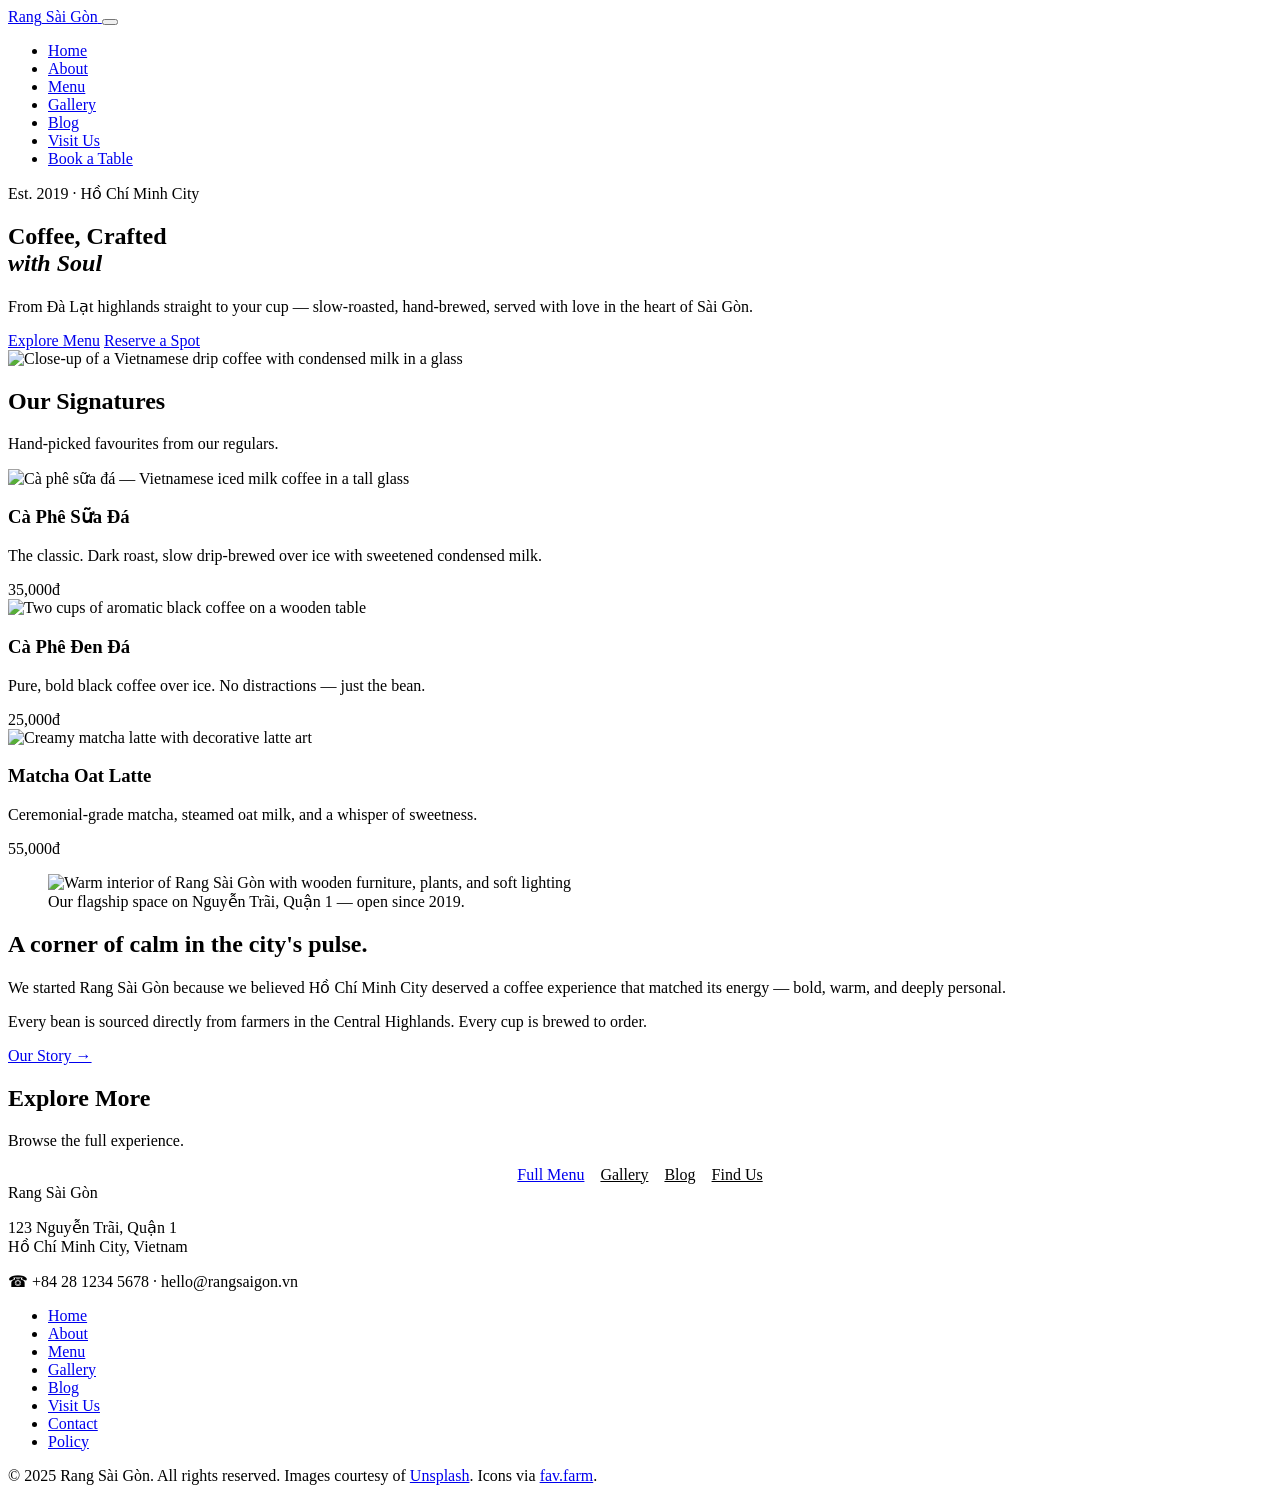
==== index.html @ 656be63c "Add files via upload" ====
<!DOCTYPE html>
<html lang="en">
<head>
  <meta charset="UTF-8">
  <meta name="viewport" content="width=device-width, initial-scale=1.0">
  <meta name="description" content="Rang Sài Gòn – Artisan Vietnamese coffee in the heart of Ho Chi Minh City. Slow-roasted, hand-brewed.">
  <title>Rang Sài Gòn | Artisan Coffee, HCMC</title>
  <link rel="preconnect" href="https://fonts.googleapis.com">
  <link href="https://fonts.googleapis.com/css2?family=Playfair+Display:ital,wght@0,400;0,700;1,400&family=Lora:ital,wght@0,400;0,600;1,400&display=swap" rel="stylesheet">
  <link rel="stylesheet" href="assets/css/styles.css">
  <link rel="icon" href="https://fav.farm/☕" type="image/png">
</head>
<body>

  <header class="site-header">
    <div class="container header-inner">
      <a href="index.html" class="logo" aria-label="Rang Sài Gòn – Home">
        <span class="logo-main">Rang</span><span class="logo-sub"> Sài Gòn</span>
      </a>
      <button class="nav-toggle" aria-label="Toggle navigation" aria-expanded="false">
        <span></span><span></span><span></span>
      </button>
      <nav class="main-nav" id="main-nav" aria-label="Main navigation">
        <ul>
          <li><a href="index.html" class="active">Home</a></li>
          <li><a href="about.html">About</a></li>
          <li><a href="menu.html">Menu</a></li>
          <li><a href="gallery.html">Gallery</a></li>
          <li><a href="blog.html">Blog</a></li>
          <li><a href="map.html">Visit Us</a></li>
          <li><a href="contact.html" class="nav-cta">Book a Table</a></li>
        </ul>
      </nav>
    </div>
  </header>

  <main>

    <!-- Hero -->
    <section class="hero" aria-label="Welcome to Rang Sài Gòn">
      <div class="hero-content">
        <p class="hero-eyebrow">Est. 2019 · Hồ Chí Minh City</p>
        <h1>Coffee, Crafted<br><em>with Soul</em></h1>
        <p class="hero-sub">
          From Đà Lạt highlands straight to your cup — slow-roasted, hand-brewed, served with love in the heart of Sài Gòn.
        </p>
        <div class="hero-actions">
          <a href="menu.html" class="btn btn-primary">Explore Menu</a>
          <a href="contact.html" class="btn btn-outline">Reserve a Spot</a>
        </div>
      </div>
      <div class="hero-image">
        <img
          src="https://images.unsplash.com/photo-1509042239860-f550ce710b93?w=900&q=80"
          alt="Close-up of a Vietnamese drip coffee with condensed milk in a glass"
          loading="eager"
        >
      </div>
    </section>

    <!-- Signature drinks -->
    <section class="section featured" aria-labelledby="featured-heading">
      <div class="container">
        <h2 id="featured-heading" class="text-center">Our Signatures</h2>
        <p class="section-sub text-center">Hand-picked favourites from our regulars.</p>
        <div class="card-grid">

          <article class="card">
            <img
              src="https://images.unsplash.com/photo-1461023058943-07fcbe16d735?w=500&q=80"
              alt="Cà phê sữa đá — Vietnamese iced milk coffee in a tall glass"
              loading="lazy"
            >
            <div class="card-body">
              <h3>Cà Phê Sữa Đá</h3>
              <p>The classic. Dark roast, slow drip-brewed over ice with sweetened condensed milk.</p>
              <span class="price">35,000đ</span>
            </div>
          </article>

          <article class="card">
            <img
              src="https://images.unsplash.com/photo-1495474472287-4d71bcdd2085?w=500&q=80"
              alt="Two cups of aromatic black coffee on a wooden table"
              loading="lazy"
            >
            <div class="card-body">
              <h3>Cà Phê Đen Đá</h3>
              <p>Pure, bold black coffee over ice. No distractions — just the bean.</p>
              <span class="price">25,000đ</span>
            </div>
          </article>

          <article class="card">
            <img
              src="https://images.unsplash.com/photo-1572442388796-11668a67e53d?w=500&q=80"
              alt="Creamy matcha latte with decorative latte art"
              loading="lazy"
            >
            <div class="card-body">
              <h3>Matcha Oat Latte</h3>
              <p>Ceremonial-grade matcha, steamed oat milk, and a whisper of sweetness.</p>
              <span class="price">55,000đ</span>
            </div>
          </article>

        </div>
      </div>
    </section>

    <!-- Story teaser -->
    <section class="section story-teaser" aria-labelledby="story-heading">
      <div class="container story-inner">
        <figure>
          <img
            src="https://images.unsplash.com/photo-1445116572660-236099ec97a0?w=700&q=80"
            alt="Warm interior of Rang Sài Gòn with wooden furniture, plants, and soft lighting"
            loading="lazy"
          >
          <figcaption>Our flagship space on Nguyễn Trãi, Quận 1 — open since 2019.</figcaption>
        </figure>
        <div class="story-text">
          <h2 id="story-heading">A corner of calm in the city's pulse.</h2>
          <p>
            We started Rang Sài Gòn because we believed Hồ Chí Minh City deserved a coffee experience that matched its energy — bold, warm, and deeply personal.
          </p>
          <p>
            Every bean is sourced directly from farmers in the Central Highlands. Every cup is brewed to order.
          </p>
          <a href="about.html" class="btn btn-primary">Our Story →</a>
        </div>
      </div>
    </section>

    <!-- Quick links -->
    <section class="section" aria-labelledby="explore-heading" style="background: var(--espresso);">
      <div class="container text-center">
        <h2 id="explore-heading" style="color: var(--cream);">Explore More</h2>
        <p class="section-sub" style="color: var(--latte);">Browse the full experience.</p>
        <div style="display: flex; justify-content: center; gap: 1rem; flex-wrap: wrap;">
          <a href="menu.html" class="btn btn-primary">Full Menu</a>
          <a href="gallery.html" class="btn btn-outline" style="color: var(--cream); border-color: var(--cream);">Gallery</a>
          <a href="blog.html" class="btn btn-outline" style="color: var(--cream); border-color: var(--cream);">Blog</a>
          <a href="map.html" class="btn btn-outline" style="color: var(--cream); border-color: var(--cream);">Find Us</a>
        </div>
      </div>
    </section>

  </main>

  <footer class="site-footer">
    <div class="container footer-inner">
      <div class="footer-brand">
        <span class="logo-main">Rang</span><span class="logo-sub"> Sài Gòn</span>
        <p>123 Nguyễn Trãi, Quận 1<br>Hồ Chí Minh City, Vietnam</p>
        <p>☎ +84 28 1234 5678 · hello@rangsaigon.vn</p>
      </div>
      <nav class="footer-nav" aria-label="Footer navigation">
        <ul>
          <li><a href="index.html">Home</a></li>
          <li><a href="about.html">About</a></li>
          <li><a href="menu.html">Menu</a></li>
          <li><a href="gallery.html">Gallery</a></li>
          <li><a href="blog.html">Blog</a></li>
          <li><a href="map.html">Visit Us</a></li>
          <li><a href="contact.html">Contact</a></li>
          <li><a href="policy.html">Policy</a></li>
        </ul>
      </nav>
      <p class="footer-copy">
        &copy; 2025 Rang Sài Gòn. All rights reserved.
        Images courtesy of <a href="https://unsplash.com" target="_blank" rel="noopener noreferrer">Unsplash</a>.
        Icons via <a href="https://fav.farm" target="_blank" rel="noopener noreferrer">fav.farm</a>.
      </p>
    </div>
  </footer>

  <script src="assets/js/main.js"></script>
</body>
</html>
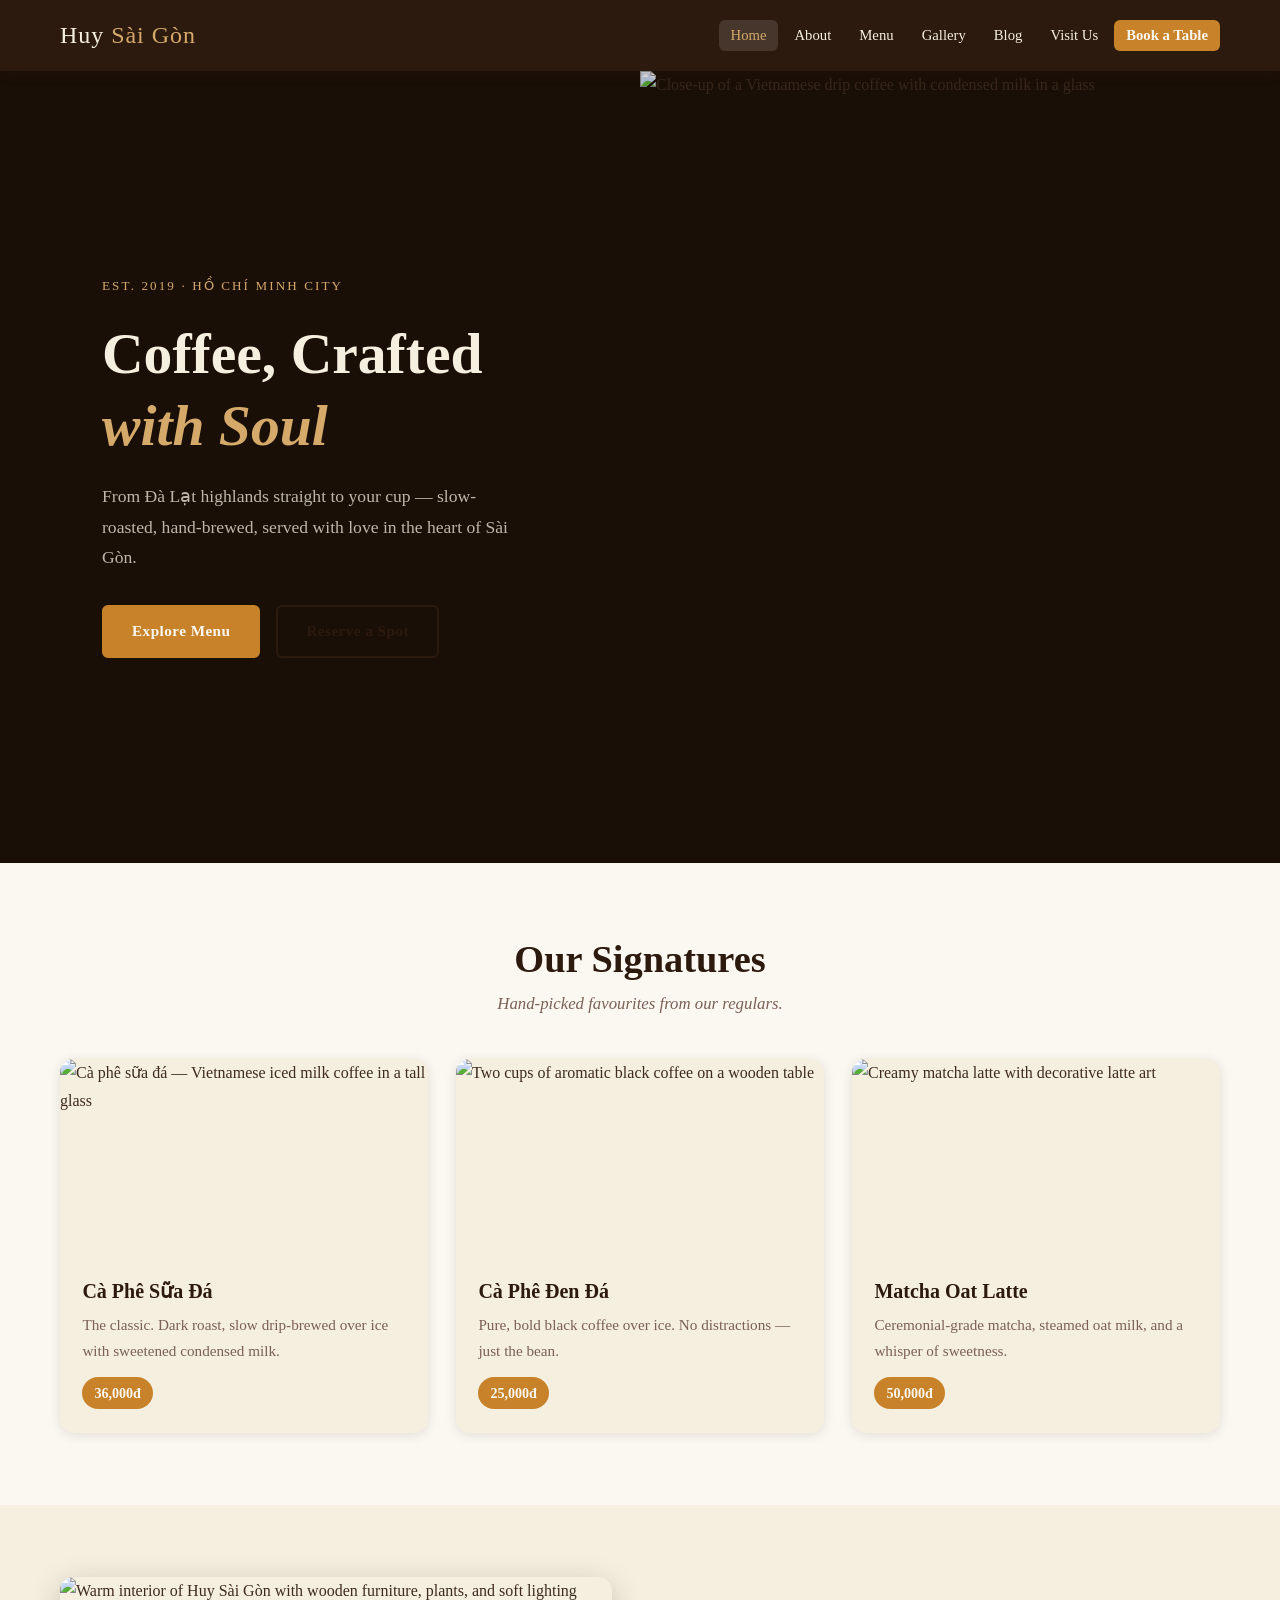
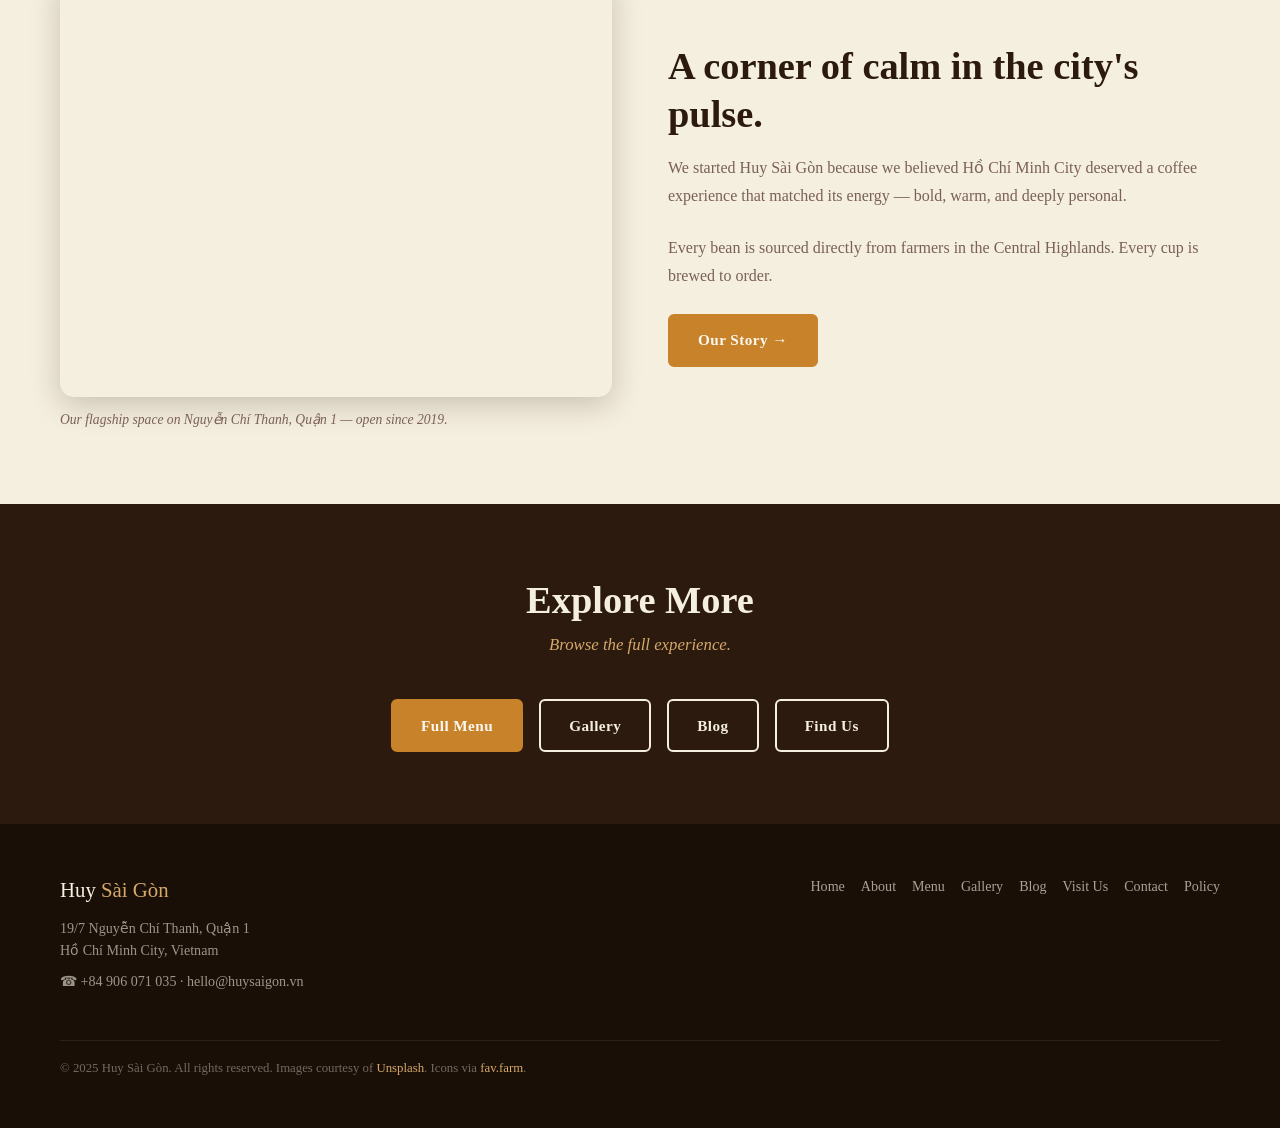
==== commit 73aea525: "Add files via upload" ====
--- a/index.html
+++ b/index.html
@@ -3,8 +3,8 @@
 <head>
   <meta charset="UTF-8">
   <meta name="viewport" content="width=device-width, initial-scale=1.0">
-  <meta name="description" content="Rang Sài Gòn – Artisan Vietnamese coffee in the heart of Ho Chi Minh City. Slow-roasted, hand-brewed.">
-  <title>Rang Sài Gòn | Artisan Coffee, HCMC</title>
+  <meta name="description" content="Huy Sài Gòn – Artisan Vietnamese coffee in the heart of Ho Chi Minh City. Slow-roasted, hand-brewed.">
+  <title>Huy Sài Gòn | Artisan Coffee, HCMC</title>
   <link rel="preconnect" href="https://fonts.googleapis.com">
   <link href="https://fonts.googleapis.com/css2?family=Playfair+Display:ital,wght@0,400;0,700;1,400&family=Lora:ital,wght@0,400;0,600;1,400&display=swap" rel="stylesheet">
   <link rel="stylesheet" href="assets/css/styles.css">
@@ -14,8 +14,8 @@
 
   <header class="site-header">
     <div class="container header-inner">
-      <a href="index.html" class="logo" aria-label="Rang Sài Gòn – Home">
-        <span class="logo-main">Rang</span><span class="logo-sub"> Sài Gòn</span>
+      <a href="index.html" class="logo" aria-label="Huy Sài Gòn – Home">
+        <span class="logo-main">Huy</span><span class="logo-sub"> Sài Gòn</span>
       </a>
       <button class="nav-toggle" aria-label="Toggle navigation" aria-expanded="false">
         <span></span><span></span><span></span>
@@ -37,7 +37,7 @@
   <main>
 
     <!-- Hero -->
-    <section class="hero" aria-label="Welcome to Rang Sài Gòn">
+    <section class="hero" aria-label="Welcome to Huy Sài Gòn">
       <div class="hero-content">
         <p class="hero-eyebrow">Est. 2019 · Hồ Chí Minh City</p>
         <h1>Coffee, Crafted<br><em>with Soul</em></h1>
@@ -74,7 +74,7 @@
             <div class="card-body">
               <h3>Cà Phê Sữa Đá</h3>
               <p>The classic. Dark roast, slow drip-brewed over ice with sweetened condensed milk.</p>
-              <span class="price">35,000đ</span>
+              <span class="price">36,000đ</span>
             </div>
           </article>
 
@@ -100,7 +100,7 @@
             <div class="card-body">
               <h3>Matcha Oat Latte</h3>
               <p>Ceremonial-grade matcha, steamed oat milk, and a whisper of sweetness.</p>
-              <span class="price">55,000đ</span>
+              <span class="price">50,000đ</span>
             </div>
           </article>
 
@@ -114,15 +114,15 @@
         <figure>
           <img
             src="https://images.unsplash.com/photo-1445116572660-236099ec97a0?w=700&q=80"
-            alt="Warm interior of Rang Sài Gòn with wooden furniture, plants, and soft lighting"
+            alt="Warm interior of Huy Sài Gòn with wooden furniture, plants, and soft lighting"
             loading="lazy"
           >
-          <figcaption>Our flagship space on Nguyễn Trãi, Quận 1 — open since 2019.</figcaption>
+          <figcaption>Our flagship space on Nguyễn Chí Thanh, Quận 1 — open since 2019.</figcaption>
         </figure>
         <div class="story-text">
           <h2 id="story-heading">A corner of calm in the city's pulse.</h2>
           <p>
-            We started Rang Sài Gòn because we believed Hồ Chí Minh City deserved a coffee experience that matched its energy — bold, warm, and deeply personal.
+            We started Huy Sài Gòn because we believed Hồ Chí Minh City deserved a coffee experience that matched its energy — bold, warm, and deeply personal.
           </p>
           <p>
             Every bean is sourced directly from farmers in the Central Highlands. Every cup is brewed to order.
@@ -151,9 +151,9 @@
   <footer class="site-footer">
     <div class="container footer-inner">
       <div class="footer-brand">
-        <span class="logo-main">Rang</span><span class="logo-sub"> Sài Gòn</span>
-        <p>123 Nguyễn Trãi, Quận 1<br>Hồ Chí Minh City, Vietnam</p>
-        <p>☎ +84 28 1234 5678 · hello@rangsaigon.vn</p>
+        <span class="logo-main">Huy</span><span class="logo-sub"> Sài Gòn</span>
+        <p>19/7 Nguyễn Chí Thanh, Quận 1<br>Hồ Chí Minh City, Vietnam</p>
+        <p>☎ +84 906 071 035 · hello@huysaigon.vn</p>
       </div>
       <nav class="footer-nav" aria-label="Footer navigation">
         <ul>
@@ -168,7 +168,7 @@
         </ul>
       </nav>
       <p class="footer-copy">
-        &copy; 2025 Rang Sài Gòn. All rights reserved.
+        &copy; 2025 Huy Sài Gòn. All rights reserved.
         Images courtesy of <a href="https://unsplash.com" target="_blank" rel="noopener noreferrer">Unsplash</a>.
         Icons via <a href="https://fav.farm" target="_blank" rel="noopener noreferrer">fav.farm</a>.
       </p>
--- a/assets/css/styles.css
+++ b/assets/css/styles.css
@@ -0,0 +1,825 @@
+/* ==============================================
+   RANG SÀI GÒN — styles.css
+   Author: Student Project
+   ============================================== */
+
+/* ---------- CSS Variables ---------- */
+:root {
+  --espresso:   #2C1A0E;
+  --caramel:    #C8832A;
+  --latte:      #D4A96A;
+  --cream:      #F5EFE0;
+  --light:      #FBF8F2;
+  --dark:       #1A0F07;
+  --text:       #3D2B1F;
+  --muted:      #7A6055;
+  --border:     #E0D5C5;
+  --error:      #C0392B;
+  --success:    #27AE60;
+  --shadow:     rgba(44, 26, 14, 0.12);
+  --shadow-md:  rgba(44, 26, 14, 0.22);
+
+  --font-display: 'Playfair Display', Georgia, serif;
+  --font-body:    'Lora', Georgia, serif;
+
+  --radius:     6px;
+  --radius-lg:  14px;
+  --transition: 0.28s ease;
+  --max-width:  1200px;
+}
+
+/* ---------- Reset & Base ---------- */
+*, *::before, *::after { box-sizing: border-box; margin: 0; padding: 0; }
+
+html { scroll-behavior: smooth; font-size: 16px; }
+
+body {
+  font-family: var(--font-body);
+  background: var(--light);
+  color: var(--text);
+  line-height: 1.75;
+  min-height: 100vh;
+  display: flex;
+  flex-direction: column;
+}
+
+main { flex: 1; }
+
+img {
+  display: block;
+  max-width: 100%;
+  height: auto;
+  object-fit: cover;
+}
+
+a { color: var(--caramel); text-decoration: none; transition: color var(--transition); }
+a:hover { color: var(--espresso); }
+a:focus-visible {
+  outline: 3px solid var(--caramel);
+  outline-offset: 3px;
+  border-radius: var(--radius);
+}
+
+ul { list-style: none; }
+
+h1, h2, h3, h4 {
+  font-family: var(--font-display);
+  line-height: 1.25;
+  color: var(--espresso);
+}
+
+h1 { font-size: clamp(2.2rem, 5vw, 3.6rem); }
+h2 { font-size: clamp(1.7rem, 3.5vw, 2.4rem); }
+h3 { font-size: 1.25rem; }
+h4 { font-size: 1.05rem; }
+p  { font-size: 1rem; }
+
+/* ---------- Utilities ---------- */
+.container {
+  width: 100%;
+  max-width: var(--max-width);
+  margin-inline: auto;
+  padding-inline: 1.25rem;
+}
+
+.section {
+  padding-block: 4.5rem;
+}
+
+.section-sub {
+  color: var(--muted);
+  margin-top: 0.4rem;
+  margin-bottom: 2.5rem;
+  font-style: italic;
+  font-size: 1.05rem;
+}
+
+.text-center { text-align: center; }
+.text-muted   { color: var(--muted); }
+.visually-hidden {
+  position: absolute; width: 1px; height: 1px;
+  overflow: hidden; clip: rect(0,0,0,0); white-space: nowrap;
+}
+
+/* ---------- Buttons ---------- */
+.btn {
+  display: inline-block;
+  padding: 0.7rem 1.75rem;
+  border-radius: var(--radius);
+  font-family: var(--font-body);
+  font-size: 0.95rem;
+  font-weight: 600;
+  cursor: pointer;
+  transition: background var(--transition), color var(--transition), transform var(--transition), box-shadow var(--transition);
+  letter-spacing: 0.03em;
+  border: 2px solid transparent;
+}
+
+.btn-primary {
+  background: var(--caramel);
+  color: var(--light);
+  border-color: var(--caramel);
+}
+.btn-primary:hover {
+  background: var(--espresso);
+  border-color: var(--espresso);
+  color: var(--cream);
+  transform: translateY(-2px);
+  box-shadow: 0 6px 18px var(--shadow-md);
+}
+
+.btn-outline {
+  background: transparent;
+  color: var(--espresso);
+  border-color: var(--espresso);
+}
+.btn-outline:hover {
+  background: var(--espresso);
+  color: var(--cream);
+  transform: translateY(-2px);
+}
+
+.btn:focus-visible {
+  outline: 3px solid var(--caramel);
+  outline-offset: 3px;
+}
+
+/* ---------- Header & Nav ---------- */
+.site-header {
+  position: sticky;
+  top: 0;
+  z-index: 100;
+  background: var(--espresso);
+  box-shadow: 0 2px 12px var(--shadow-md);
+}
+
+.header-inner {
+  display: flex;
+  align-items: center;
+  justify-content: space-between;
+  padding-block: 0.9rem;
+  gap: 1rem;
+}
+
+.logo {
+  font-family: var(--font-display);
+  font-size: 1.5rem;
+  color: var(--cream);
+  letter-spacing: 0.04em;
+}
+.logo:hover { color: var(--latte); }
+.logo-sub { color: var(--latte); }
+
+.main-nav ul {
+  display: flex;
+  align-items: center;
+  gap: 0.25rem;
+  flex-wrap: wrap;
+}
+
+.main-nav a {
+  color: var(--cream);
+  padding: 0.45rem 0.75rem;
+  border-radius: var(--radius);
+  font-size: 0.92rem;
+  transition: background var(--transition), color var(--transition);
+}
+.main-nav a:hover,
+.main-nav a.active {
+  background: rgba(255,255,255,0.12);
+  color: var(--latte);
+}
+.nav-cta {
+  background: var(--caramel) !important;
+  color: var(--light) !important;
+  font-weight: 600;
+}
+.nav-cta:hover { background: var(--latte) !important; color: var(--espresso) !important; }
+
+.nav-toggle {
+  display: none;
+  flex-direction: column;
+  justify-content: center;
+  gap: 5px;
+  background: none;
+  border: none;
+  cursor: pointer;
+  padding: 0.4rem;
+  border-radius: var(--radius);
+}
+.nav-toggle span {
+  display: block;
+  width: 26px;
+  height: 2px;
+  background: var(--cream);
+  transition: transform var(--transition), opacity var(--transition);
+}
+.nav-toggle:focus-visible { outline: 2px solid var(--caramel); }
+
+/* ---------- Hero ---------- */
+.hero {
+  display: grid;
+  grid-template-columns: 1fr 1fr;
+  min-height: 88vh;
+  background: var(--dark);
+  overflow: hidden;
+}
+
+.hero-content {
+  display: flex;
+  flex-direction: column;
+  justify-content: center;
+  padding: 4rem 3rem 4rem 2rem;
+  max-width: 600px;
+  margin-inline: auto;
+}
+
+.hero-eyebrow {
+  font-size: 0.82rem;
+  text-transform: uppercase;
+  letter-spacing: 0.16em;
+  color: var(--latte);
+  margin-bottom: 1.2rem;
+  font-family: var(--font-body);
+}
+
+.hero h1 { color: var(--cream); margin-bottom: 1.2rem; }
+.hero h1 em { color: var(--latte); font-style: italic; }
+
+.hero-sub {
+  color: rgba(245,239,224,0.75);
+  font-size: 1.1rem;
+  margin-bottom: 2rem;
+  max-width: 420px;
+}
+
+.hero-actions { display: flex; gap: 1rem; flex-wrap: wrap; }
+
+.hero-image {
+  position: relative;
+  overflow: hidden;
+}
+.hero-image img {
+  width: 100%;
+  height: 100%;
+  object-fit: cover;
+  opacity: 0.88;
+  transition: transform 0.6s ease;
+}
+.hero-image:hover img { transform: scale(1.04); }
+
+/* ---------- Cards & Grid ---------- */
+.card-grid {
+  display: grid;
+  grid-template-columns: repeat(auto-fit, minmax(260px, 1fr));
+  gap: 1.75rem;
+}
+
+.card {
+  background: var(--cream);
+  border-radius: var(--radius-lg);
+  overflow: hidden;
+  box-shadow: 0 2px 12px var(--shadow);
+  transition: transform var(--transition), box-shadow var(--transition);
+}
+.card:hover {
+  transform: translateY(-5px);
+  box-shadow: 0 10px 28px var(--shadow-md);
+}
+.card img { height: 200px; width: 100%; }
+.card-body { padding: 1.25rem 1.4rem 1.5rem; }
+.card-body h3 { margin-bottom: 0.5rem; }
+.card-body p  { color: var(--muted); font-size: 0.95rem; margin-bottom: 0.75rem; }
+.price {
+  display: inline-block;
+  background: var(--caramel);
+  color: var(--light);
+  padding: 0.25rem 0.75rem;
+  border-radius: 999px;
+  font-size: 0.88rem;
+  font-weight: 600;
+}
+
+/* ---------- Story / Split ---------- */
+.story-inner {
+  display: grid;
+  grid-template-columns: 1fr 1fr;
+  gap: 3.5rem;
+  align-items: center;
+}
+
+.story-teaser { background: var(--cream); }
+
+.story-inner figure img {
+  width: 100%;
+  height: 420px;
+  border-radius: var(--radius-lg);
+  box-shadow: 0 8px 30px var(--shadow-md);
+}
+.story-inner figure figcaption {
+  margin-top: 0.65rem;
+  font-size: 0.85rem;
+  color: var(--muted);
+  font-style: italic;
+}
+
+.story-text h2 { margin-bottom: 1rem; }
+.story-text p  { margin-bottom: 1.5rem; color: var(--muted); }
+
+/* ---------- Page Header Banner ---------- */
+.page-banner {
+  background: var(--espresso);
+  color: var(--cream);
+  padding: 3.5rem 1.25rem;
+  text-align: center;
+}
+.page-banner h1 { color: var(--cream); margin-bottom: 0.5rem; }
+.page-banner p  { color: rgba(245,239,224,0.7); font-style: italic; }
+
+/* ---------- About Page ---------- */
+.about-grid {
+  display: grid;
+  grid-template-columns: 1fr 1fr;
+  gap: 3rem;
+  align-items: center;
+}
+.about-grid img {
+  width: 100%;
+  height: 460px;
+  border-radius: var(--radius-lg);
+  box-shadow: 0 8px 30px var(--shadow-md);
+}
+.about-text h2 { margin-bottom: 1rem; }
+.about-text p  { margin-bottom: 1rem; color: var(--muted); }
+
+.values-grid {
+  display: grid;
+  grid-template-columns: repeat(auto-fit, minmax(200px, 1fr));
+  gap: 1.5rem;
+  margin-top: 2rem;
+}
+.value-card {
+  background: var(--cream);
+  padding: 1.5rem;
+  border-radius: var(--radius-lg);
+  border-left: 4px solid var(--caramel);
+  box-shadow: 0 2px 10px var(--shadow);
+}
+.value-card h3 { font-size: 1rem; margin-bottom: 0.4rem; }
+.value-card p  { font-size: 0.9rem; color: var(--muted); }
+
+/* ---------- Menu Page ---------- */
+.menu-category {
+  margin-bottom: 3rem;
+}
+.menu-category h2 {
+  border-bottom: 2px solid var(--border);
+  padding-bottom: 0.5rem;
+  margin-bottom: 1.5rem;
+}
+.menu-list {
+  display: grid;
+  grid-template-columns: repeat(auto-fit, minmax(280px, 1fr));
+  gap: 1rem;
+}
+.menu-item {
+  display: flex;
+  justify-content: space-between;
+  align-items: flex-start;
+  gap: 1rem;
+  padding: 1rem 1.2rem;
+  background: var(--cream);
+  border-radius: var(--radius);
+  box-shadow: 0 1px 6px var(--shadow);
+  transition: box-shadow var(--transition);
+}
+.menu-item:hover { box-shadow: 0 4px 14px var(--shadow-md); }
+.menu-item-info h4 { margin-bottom: 0.2rem; }
+.menu-item-info p  { font-size: 0.88rem; color: var(--muted); }
+.menu-item .price { white-space: nowrap; align-self: center; }
+
+/* ---------- Gallery Page ---------- */
+.gallery-grid {
+  columns: 3;
+  column-gap: 1.2rem;
+}
+.gallery-item {
+  break-inside: avoid;
+  margin-bottom: 1.2rem;
+  border-radius: var(--radius);
+  overflow: hidden;
+  box-shadow: 0 2px 10px var(--shadow);
+  transition: transform var(--transition), box-shadow var(--transition);
+}
+.gallery-item:hover {
+  transform: scale(1.02);
+  box-shadow: 0 8px 24px var(--shadow-md);
+}
+.gallery-item img { width: 100%; display: block; }
+.gallery-item figcaption {
+  padding: 0.5rem 0.75rem;
+  background: var(--cream);
+  font-size: 0.82rem;
+  color: var(--muted);
+  font-style: italic;
+}
+
+/* ---------- Blog Page ---------- */
+.blog-grid {
+  display: grid;
+  grid-template-columns: repeat(auto-fit, minmax(300px, 1fr));
+  gap: 2rem;
+}
+.blog-card {
+  background: var(--cream);
+  border-radius: var(--radius-lg);
+  overflow: hidden;
+  box-shadow: 0 2px 12px var(--shadow);
+  transition: transform var(--transition), box-shadow var(--transition);
+}
+.blog-card:hover { transform: translateY(-4px); box-shadow: 0 8px 24px var(--shadow-md); }
+.blog-card img { height: 200px; width: 100%; }
+.blog-card-body { padding: 1.25rem; }
+.blog-card-body .tag {
+  font-size: 0.78rem;
+  text-transform: uppercase;
+  letter-spacing: 0.1em;
+  color: var(--caramel);
+  font-weight: 600;
+  margin-bottom: 0.5rem;
+  display: block;
+}
+.blog-card-body h3 { margin-bottom: 0.5rem; font-size: 1.1rem; }
+.blog-card-body p  { font-size: 0.9rem; color: var(--muted); margin-bottom: 1rem; }
+.blog-meta { font-size: 0.82rem; color: var(--muted); margin-top: 0.5rem; }
+
+/* ---------- Blog Post ---------- */
+.post-content { max-width: 740px; margin-inline: auto; }
+.post-content h1 { margin-bottom: 0.75rem; }
+.post-meta-bar {
+  display: flex; gap: 1.5rem; align-items: center;
+  margin-bottom: 2rem;
+  font-size: 0.88rem; color: var(--muted);
+  border-bottom: 1px solid var(--border);
+  padding-bottom: 1rem;
+}
+.post-content img {
+  width: 100%;
+  height: 400px;
+  border-radius: var(--radius-lg);
+  margin-block: 1.5rem;
+}
+.post-content p   { margin-bottom: 1.2rem; }
+.post-content h2  { margin-block: 1.5rem 0.75rem; }
+.post-content blockquote {
+  border-left: 4px solid var(--caramel);
+  padding: 0.75rem 1.5rem;
+  background: var(--cream);
+  border-radius: 0 var(--radius) var(--radius) 0;
+  font-style: italic;
+  margin-block: 1.5rem;
+}
+
+/* ---------- Map Page ---------- */
+.map-wrapper {
+  border-radius: var(--radius-lg);
+  overflow: hidden;
+  box-shadow: 0 4px 20px var(--shadow-md);
+  margin-bottom: 2rem;
+}
+.map-wrapper iframe {
+  display: block;
+  width: 100%;
+  height: 450px;
+  border: none;
+}
+.map-info-grid {
+  display: grid;
+  grid-template-columns: repeat(auto-fit, minmax(220px, 1fr));
+  gap: 1.5rem;
+}
+.map-info-card {
+  background: var(--cream);
+  padding: 1.4rem;
+  border-radius: var(--radius-lg);
+  box-shadow: 0 2px 10px var(--shadow);
+  border-top: 4px solid var(--caramel);
+}
+.map-info-card h3 { margin-bottom: 0.5rem; font-size: 1rem; }
+.map-info-card p  { font-size: 0.92rem; color: var(--muted); }
+
+.video-wrapper {
+  border-radius: var(--radius-lg);
+  overflow: hidden;
+  box-shadow: 0 4px 20px var(--shadow-md);
+  margin-top: 2.5rem;
+}
+.video-wrapper iframe {
+  display: block;
+  width: 100%;
+  height: 400px;
+  border: none;
+}
+
+/* ---------- Contact / Form ---------- */
+.contact-grid {
+  display: grid;
+  grid-template-columns: 1fr 1.6fr;
+  gap: 3rem;
+  align-items: flex-start;
+}
+
+.contact-info h2 { margin-bottom: 1rem; }
+.contact-info p  { color: var(--muted); margin-bottom: 0.75rem; }
+.contact-detail  { margin-bottom: 0.5rem; font-size: 0.95rem; }
+.contact-detail strong { color: var(--espresso); }
+
+/* Form base */
+.booking-form {
+  background: var(--cream);
+  padding: 2.2rem;
+  border-radius: var(--radius-lg);
+  box-shadow: 0 4px 24px var(--shadow-md);
+}
+
+fieldset {
+  border: 1.5px solid var(--border);
+  border-radius: var(--radius);
+  padding: 1.2rem 1.4rem;
+  margin-bottom: 1.5rem;
+}
+legend {
+  font-family: var(--font-display);
+  font-size: 1rem;
+  color: var(--caramel);
+  font-weight: 700;
+  padding-inline: 0.5rem;
+}
+
+.form-group { margin-bottom: 1rem; }
+
+label {
+  display: block;
+  margin-bottom: 0.3rem;
+  font-size: 0.9rem;
+  font-weight: 600;
+  color: var(--espresso);
+}
+
+label .req {
+  color: var(--error);
+  margin-left: 0.2rem;
+}
+
+input[type="text"],
+input[type="email"],
+input[type="tel"],
+input[type="password"],
+input[type="number"],
+input[type="date"],
+input[type="color"],
+input[type="file"],
+select,
+textarea {
+  width: 100%;
+  padding: 0.6rem 0.9rem;
+  border: 1.5px solid var(--border);
+  border-radius: var(--radius);
+  background: var(--light);
+  font-family: var(--font-body);
+  font-size: 0.95rem;
+  color: var(--text);
+  transition: border-color var(--transition), box-shadow var(--transition);
+}
+
+input:focus,
+select:focus,
+textarea:focus {
+  outline: none;
+  border-color: var(--caramel);
+  box-shadow: 0 0 0 3px rgba(200,131,42,0.2);
+}
+
+input:focus-visible,
+select:focus-visible,
+textarea:focus-visible {
+  outline: 3px solid var(--caramel);
+  outline-offset: 2px;
+}
+
+textarea { resize: vertical; min-height: 110px; }
+
+input[type="color"] {
+  padding: 0.2rem 0.4rem;
+  height: 42px;
+  cursor: pointer;
+}
+
+input[type="file"] {
+  padding: 0.4rem 0.6rem;
+  cursor: pointer;
+}
+
+select { cursor: pointer; }
+
+/* Range input */
+input[type="range"] {
+  width: 100%;
+  accent-color: var(--caramel);
+  cursor: pointer;
+  padding: 0;
+  border: none;
+  background: transparent;
+}
+.range-labels {
+  display: flex;
+  justify-content: space-between;
+  font-size: 0.78rem;
+  color: var(--muted);
+  margin-top: 0.2rem;
+}
+
+/* Radio & Checkbox */
+.radio-group, .checkbox-group {
+  display: flex;
+  flex-wrap: wrap;
+  gap: 0.75rem;
+  margin-top: 0.25rem;
+}
+.radio-option, .checkbox-option {
+  display: flex;
+  align-items: center;
+  gap: 0.4rem;
+  cursor: pointer;
+  font-size: 0.92rem;
+  font-weight: normal;
+}
+input[type="radio"],
+input[type="checkbox"] {
+  width: auto;
+  accent-color: var(--caramel);
+  cursor: pointer;
+  width: 16px;
+  height: 16px;
+  border: none;
+  box-shadow: none;
+}
+
+/* Validation feedback */
+input:not(:placeholder-shown):invalid,
+textarea:not(:placeholder-shown):invalid,
+select:required:invalid {
+  border-color: var(--error);
+}
+
+.field-hint {
+  font-size: 0.8rem;
+  color: var(--muted);
+  margin-top: 0.25rem;
+}
+
+.error-msg {
+  display: none;
+  font-size: 0.8rem;
+  color: var(--error);
+  margin-top: 0.25rem;
+}
+input:not(:placeholder-shown):invalid ~ .error-msg,
+textarea:not(:placeholder-shown):invalid ~ .error-msg {
+  display: block;
+}
+
+/* Progress & Meter */
+.booking-progress {
+  margin-bottom: 1.5rem;
+}
+.booking-progress label { margin-bottom: 0.4rem; }
+progress {
+  width: 100%;
+  height: 10px;
+  border-radius: 999px;
+  accent-color: var(--caramel);
+  border: none;
+}
+meter {
+  width: 100%;
+  height: 10px;
+}
+.output-box {
+  background: var(--light);
+  border: 1.5px solid var(--border);
+  border-radius: var(--radius);
+  padding: 0.5rem 1rem;
+  font-size: 0.92rem;
+  color: var(--espresso);
+  margin-top: 0.4rem;
+  min-height: 2.2rem;
+}
+
+/* Form buttons */
+.form-actions {
+  display: flex;
+  gap: 1rem;
+  flex-wrap: wrap;
+  margin-top: 1.5rem;
+}
+.btn-reset {
+  background: transparent;
+  border: 2px solid var(--muted);
+  color: var(--muted);
+  padding: 0.65rem 1.5rem;
+  border-radius: var(--radius);
+  font-family: var(--font-body);
+  font-size: 0.95rem;
+  cursor: pointer;
+  transition: all var(--transition);
+}
+.btn-reset:hover { border-color: var(--espresso); color: var(--espresso); }
+
+/* ---------- Policy Page ---------- */
+.policy-content { max-width: 780px; margin-inline: auto; }
+.policy-content h2 { margin-block: 2rem 0.75rem; font-size: 1.3rem; }
+.policy-content p  { margin-bottom: 1rem; color: var(--muted); }
+.policy-content ul { padding-left: 1.4rem; margin-bottom: 1rem; }
+.policy-content li { color: var(--muted); margin-bottom: 0.4rem; }
+
+/* ---------- Footer ---------- */
+.site-footer {
+  background: var(--dark);
+  color: var(--cream);
+  padding-block: 3rem;
+  margin-top: auto;
+}
+.footer-inner {
+  display: grid;
+  grid-template-columns: 1fr auto;
+  gap: 2rem;
+  align-items: start;
+}
+.footer-brand .logo-main { font-family: var(--font-display); font-size: 1.3rem; color: var(--cream); }
+.footer-brand .logo-sub  { font-family: var(--font-display); font-size: 1.3rem; color: var(--latte); }
+.footer-brand p { color: rgba(245,239,224,0.6); font-size: 0.88rem; margin-top: 0.5rem; line-height: 1.6; }
+.footer-nav ul  { display: flex; flex-wrap: wrap; gap: 0.25rem 1rem; }
+.footer-nav a   { color: rgba(245,239,224,0.65); font-size: 0.88rem; }
+.footer-nav a:hover { color: var(--latte); }
+.footer-copy { grid-column: 1 / -1; font-size: 0.8rem; color: rgba(245,239,224,0.4); border-top: 1px solid rgba(255,255,255,0.08); padding-top: 1rem; margin-top: 1rem; }
+.footer-copy a { color: var(--latte); }
+
+/* ---------- Responsive: 768px ---------- */
+@media (max-width: 768px) {
+  .hero {
+    grid-template-columns: 1fr;
+    min-height: auto;
+  }
+  .hero-content {
+    padding: 3rem 1.5rem 2rem;
+    max-width: 100%;
+  }
+  .hero-image {
+    height: 260px;
+  }
+  .hero-actions { flex-direction: column; }
+
+  .nav-toggle { display: flex; }
+  .main-nav {
+    display: none;
+    position: absolute;
+    top: 100%;
+    left: 0;
+    right: 0;
+    background: var(--espresso);
+    padding: 1rem;
+    box-shadow: 0 8px 20px var(--shadow-md);
+  }
+  .main-nav.open { display: block; }
+  .main-nav ul {
+    flex-direction: column;
+    gap: 0.1rem;
+  }
+  .main-nav a { display: block; padding: 0.6rem 1rem; }
+
+  .header-inner { position: relative; }
+
+  .story-inner,
+  .about-grid,
+  .contact-grid {
+    grid-template-columns: 1fr;
+  }
+  .story-inner figure img,
+  .about-grid img { height: 260px; }
+
+  .gallery-grid { columns: 2; }
+
+  .footer-inner { grid-template-columns: 1fr; }
+  .footer-nav ul { margin-top: 1rem; }
+
+  .section { padding-block: 3rem; }
+  .booking-form { padding: 1.4rem; }
+}
+
+@media (max-width: 480px) {
+  .gallery-grid { columns: 1; }
+  .card-grid { grid-template-columns: 1fr; }
+  .blog-grid  { grid-template-columns: 1fr; }
+}
+
